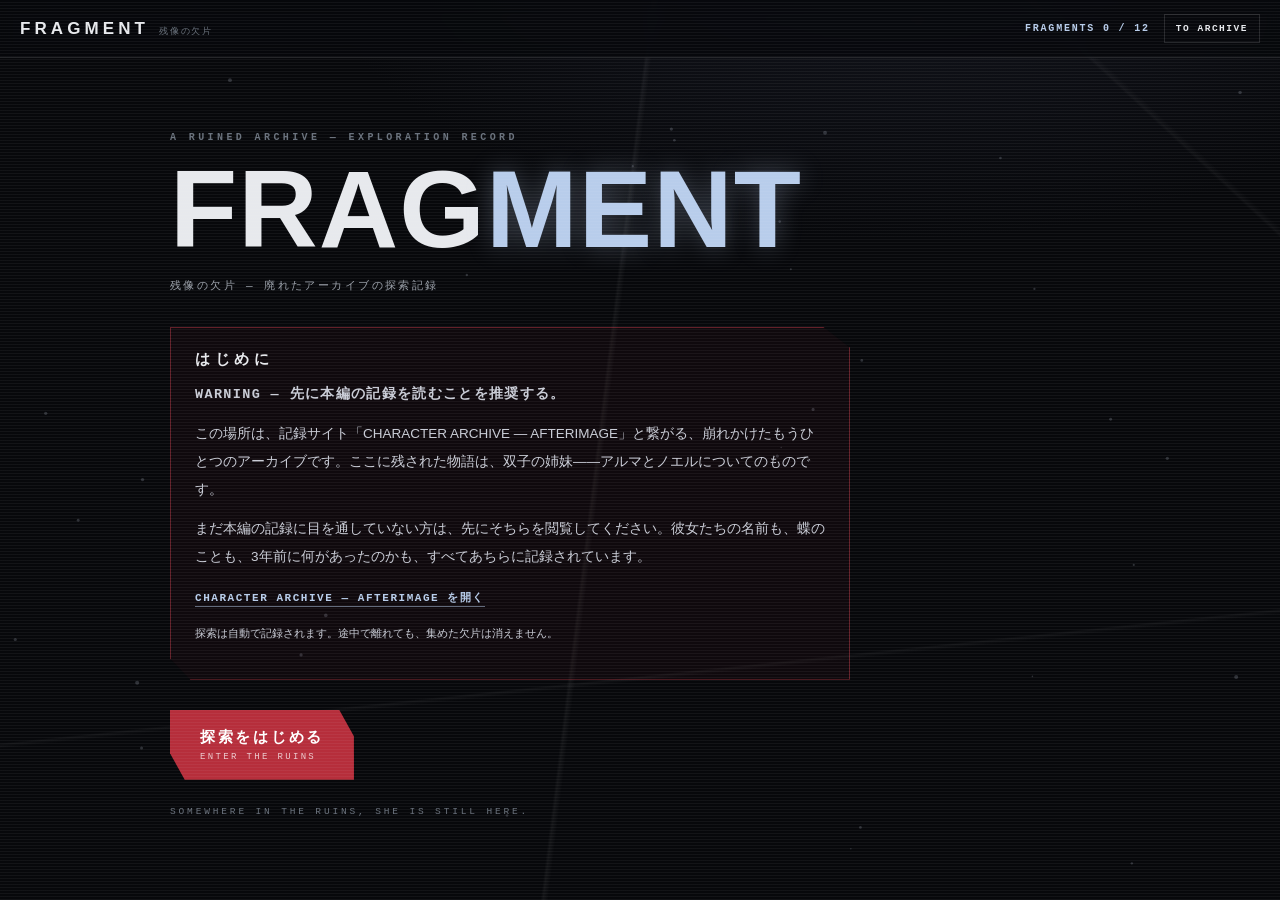
==== index.html @ 910173e9 "Add files via upload" ====
<!doctype html>
<html lang="ja">
<head>
<meta charset="utf-8">
<meta name="viewport" content="width=device-width, initial-scale=1">
<title>FRAGMENT — 残像の欠片</title>
<meta name="description" content="CHARACTER ARCHIVE — AFTERIMAGE に繋がる、廃れたアーカイブの探索記録。">
<link rel="stylesheet" href="style.css?v=1">
</head>
<body>
  <canvas id="dustCanvas" aria-hidden="true"></canvas>
  <div class="noise" aria-hidden="true"></div>
  <div class="cracks" aria-hidden="true"></div>

  <header class="topbar">
    <a class="brand" href="#" id="brandHome">FRAGMENT<span>残像の欠片</span></a>
    <div class="top-status">
      <span class="frag-count" id="fragCount">FRAGMENTS 0 / 12</span>
      <a class="to-archive" href="https://2525582.github.io/afterimage/" target="_blank" rel="noopener">TO ARCHIVE</a>
    </div>
  </header>

  <main>
    <!-- ===== INTRO ===== -->
    <section class="screen is-active" id="introScreen">
      <p class="intro-kicker">A RUINED ARCHIVE — EXPLORATION RECORD</p>
      <h1 class="intro-title">FRAG<em>MENT</em></h1>
      <p class="intro-sub">残像の欠片 — 廃れたアーカイブの探索記録</p>

      <div class="notice">
        <h2>はじめに</h2>
        <p class="warn-line">WARNING — 先に本編の記録を読むことを推奨する。</p>
        <p>この場所は、記録サイト「CHARACTER ARCHIVE — AFTERIMAGE」と繋がる、崩れかけたもうひとつのアーカイブです。ここに残された物語は、双子の姉妹——アルマとノエルについてのものです。</p>
        <p>まだ本編の記録に目を通していない方は、先にそちらを閲覧してください。彼女たちの名前も、蝶のことも、3年前に何があったのかも、すべてあちらに記録されています。</p>
        <p><a class="archive-link" href="https://2525582.github.io/afterimage/" target="_blank" rel="noopener">CHARACTER ARCHIVE — AFTERIMAGE を開く</a></p>
        <p class="notice-small">探索は自動で記録されます。途中で離れても、集めた欠片は消えません。</p>
      </div>

      <button class="enter-button" id="enterButton" type="button">探索をはじめる<span>ENTER THE RUINS</span></button>
      <p class="intro-foot">SOMEWHERE IN THE RUINS, SHE IS STILL HERE.</p>
    </section>

    <!-- ===== MAP ===== -->
    <section class="screen" id="mapScreen" aria-hidden="true">
      <div class="section-heading">
        <div><p class="eyebrow"><span class="eyebrow-line"></span> RUIN MAP</p><h2>廃墟の<em>地図</em></h2></div>
        <p class="section-note">AREAS<br><span>探索できる場所</span></p>
      </div>
      <p class="map-lead">崩れたアーカイブの中を歩き、残された欠片を集めてください。場所によっては、鍵や合言葉が必要な所があります。集めた欠片：<b id="mapFragCount">0 / 12</b></p>
      <div class="area-list" id="areaList"></div>
      <div class="map-actions">
        <button class="ghost-button" id="resetButton" type="button">探索記録をリセット</button>
        <a class="ghost-link" href="https://2525582.github.io/afterimage/" target="_blank" rel="noopener">本編の記録へ — AFTERIMAGE</a>
      </div>
      <footer class="screen-footer"><span>FRAGMENT</span><span>END OF MAP</span></footer>
    </section>

    <!-- ===== AREA ===== -->
    <section class="screen" id="areaScreen" aria-hidden="true">
      <button class="back-button" id="areaBack" type="button">← 地図に戻る</button>
      <div class="section-heading">
        <div><p class="eyebrow"><span class="eyebrow-line"></span> <span id="areaEyebrow">AREA 01</span></p><h2 id="areaTitle">—</h2></div>
        <p class="section-note" id="areaNote">—</p>
      </div>
      <p class="area-desc" id="areaDesc"></p>

      <div class="gate-box" id="gateBox" hidden>
        <p class="gate-label">LOCKED — 鍵がかかっている</p>
        <p class="gate-q" id="gateQ"></p>
        <div class="gate-form">
          <input id="gateInput" type="text" placeholder="答えを入力" autocomplete="off" spellcheck="false">
          <button id="gateButton" type="button">開ける</button>
        </div>
        <p class="gate-msg" id="gateMsg"></p>
      </div>

      <div id="areaBody">
        <p class="points-label">調べられる場所</p>
        <div class="point-list" id="pointList"></div>
        <article class="point-panel" id="pointPanel" hidden>
          <p class="point-tag" id="pointTag"></p>
          <h3 id="pointTitle"></h3>
          <p class="point-body" id="pointBody"></p>
        </article>
      </div>
      <footer class="screen-footer"><span>FRAGMENT</span><span id="areaFooter">AREA</span></footer>
    </section>
  </main>

  <!-- ===== ENDING ===== -->
  <div class="ending-overlay" id="endingOverlay" hidden>
    <div class="ending-inner">
      <p class="ending-kicker">THE DEEPEST — 最奥にて</p>
      <div class="ending-lines">
        <p>「ずっと、探していた。」</p>
        <p>「あなたは、ここにいたのね。」</p>
        <p>「……アルマ？」</p>
        <p>「今度こそ、伝えるよ。」</p>
        <p>「好き。ずっと、好きだった。」</p>
        <p class="ending-note-line">——残像は、少しだけ微笑んだ気がした。</p>
      </div>
      <p class="ending-key">SHE IS STILL HERE.</p>
      <p class="ending-fin">— FRAGMENT COMPLETE —</p>
      <p class="ending-credit">FRAGMENT — 残像の欠片<br>CREATED BY ぱんだ</p>
      <div class="ending-actions">
        <a class="ending-link" href="https://2525582.github.io/afterimage/" target="_blank" rel="noopener">記録の続きは AFTERIMAGE で</a>
        <button class="ending-close" id="endingClose" type="button">CLOSE — 廃墟に戻る</button>
      </div>
    </div>
  </div>

  <script src="script.js?v=1"></script>
</body>
</html>
---- style.css ----
:root{
  --bg:#07080b; --bg2:#0b0c10; --panel:#101218; --line:rgba(255,255,255,.13);
  --paper:#e7e9ed; --muted:#9ba1aa; --dim:#69717c;
  --red:#b62e3b; --red-bright:#ff4d5e; --pale:#B8CDEB; --leaf:#A6D923;
  --mono:"SFMono-Regular",Consolas,"Liberation Mono",monospace;
  --display:"Helvetica Neue",Arial,"Hiragino Kaku Gothic ProN",sans-serif;
}
*{box-sizing:border-box}
html{scroll-behavior:smooth}
body{margin:0;background:radial-gradient(1100px 600px at 70% -10%,#14161f 0%,var(--bg) 55%);color:var(--paper);font-family:"Hiragino Kaku Gothic ProN","Hiragino Sans","Noto Sans JP",sans-serif;min-height:100vh;overflow-x:hidden}
::selection{background:var(--red);color:#fff}
#dustCanvas{position:fixed;inset:0;z-index:1;pointer-events:none;opacity:.55}
.noise{position:fixed;inset:0;z-index:56;pointer-events:none;opacity:.05;background:repeating-linear-gradient(0deg,#fff 0 1px,transparent 1px 3px)}
.cracks{position:fixed;inset:0;z-index:0;pointer-events:none;background:
  linear-gradient(97deg,transparent 0 46.8%,rgba(255,255,255,.05) 47%,transparent 47.4%),
  linear-gradient(174deg,transparent 0 71.8%,rgba(255,255,255,.04) 72%,transparent 72.4%),
  linear-gradient(43deg,transparent 0 88.6%,rgba(255,255,255,.035) 88.8%,transparent 89.2%)}
body.eroding main{animation:erodeShift .2s steps(2) both}
@keyframes erodeShift{25%{transform:translate(-3px,1px);filter:invert(.06) hue-rotate(18deg)}75%{transform:translate(3px,-1px)}}

/* topbar */
.topbar{position:fixed;top:0;left:0;right:0;z-index:50;display:flex;justify-content:space-between;align-items:center;padding:14px 20px;background:rgba(7,8,11,.82);backdrop-filter:blur(8px);border-bottom:1px solid var(--line)}
.brand{color:var(--paper);text-decoration:none;font:800 17px var(--display);letter-spacing:.24em}
.brand span{margin-left:10px;font:9px var(--mono);letter-spacing:.2em;color:var(--dim)}
.top-status{display:flex;align-items:center;gap:14px}
.frag-count{font:700 10px var(--mono);letter-spacing:.18em;color:var(--pale)}
.to-archive{font:700 9.5px var(--mono);letter-spacing:.16em;color:var(--paper);text-decoration:none;border:1px solid var(--line);padding:8px 11px}
.to-archive:hover{border-color:var(--red-bright);color:var(--red-bright)}

/* screens */
main{position:relative;z-index:2;padding:96px 20px 40px;max-width:980px;margin:0 auto}
.screen{display:none}
.screen.is-active{display:block;animation:screenIn .45s ease both}
@keyframes screenIn{from{opacity:0;transform:translateY(10px)}to{opacity:1;transform:none}}
.eyebrow{font:700 10px var(--mono);letter-spacing:.3em;color:var(--red-bright);margin:0 0 10px;display:flex;align-items:center;gap:10px}
.eyebrow-line{display:inline-block;width:34px;height:1px;background:var(--red)}
.section-heading{display:flex;justify-content:space-between;align-items:flex-end;gap:16px;border-bottom:1px solid var(--line);padding-bottom:16px;margin-bottom:22px}
.section-heading h2{font:800 clamp(30px,5vw,46px) var(--display);margin:0;letter-spacing:.02em}
.section-heading h2 em{font-style:normal;color:var(--red-bright)}
.section-note{font:10px var(--mono);letter-spacing:.18em;color:var(--muted);text-align:right;margin:0;line-height:1.9}
.section-note span{color:var(--dim)}
.screen-footer{display:flex;justify-content:space-between;margin-top:44px;padding-top:14px;border-top:1px dashed rgba(255,255,255,.12);font:9px var(--mono);letter-spacing:.24em;color:var(--dim)}

/* intro */
#introScreen{padding-top:4vh;text-align:left}
.intro-kicker{font:700 10px var(--mono);letter-spacing:.34em;color:var(--dim);margin:0 0 14px}
.intro-title{font:900 clamp(52px,11vw,110px)/0.95 var(--display);letter-spacing:.01em;margin:0;color:var(--paper);animation:titleFlicker 7s linear infinite}
.intro-title em{font-style:normal;color:var(--pale);text-shadow:0 0 26px rgba(184,205,235,.3)}
@keyframes titleFlicker{0%,93%,95.5%,100%{opacity:1}94%,95%{opacity:.55;transform:translateX(1px)}}
.intro-sub{font:11px var(--mono);letter-spacing:.22em;color:var(--muted);margin:16px 0 34px}
.notice{border:1px solid rgba(255,77,94,.35);background:rgba(182,46,59,.05);padding:22px 24px;max-width:680px;clip-path:polygon(0 0,96% 0,100% 6%,100% 100%,3% 100%,0 94%)}
.notice h2{margin:0 0 12px;font:800 15px var(--display);letter-spacing:.3em}
.warn-line{font:700 11.5px var(--mono);letter-spacing:.1em;color:var(--red-bright);margin:0 0 14px;animation:warnBlink 2.6s steps(1) infinite}
@keyframes warnBlink{0%,88%{opacity:1}92%,96%{opacity:.35}100%{opacity:1}}
.notice p{font-size:13.5px;line-height:2.05;color:#c9ccd6;margin:0 0 12px}
.archive-link{color:var(--pale);font:700 11px var(--mono);letter-spacing:.14em;text-decoration:none;border-bottom:1px solid rgba(184,205,235,.5);padding-bottom:2px}
.archive-link:hover{color:#fff}
.notice-small{font-size:11px !important;color:var(--dim)}
.enter-button{margin-top:30px;background:var(--red);color:#fff;border:0;cursor:pointer;font:800 15px var(--display);letter-spacing:.18em;padding:18px 30px;clip-path:polygon(0 0,92% 0,100% 38%,100% 100%,8% 100%,0 62%);text-align:left}
.enter-button span{display:block;margin-top:5px;font:9px var(--mono);letter-spacing:.26em;opacity:.75}
.enter-button:hover{background:var(--red-bright)}
.intro-foot{margin-top:26px;font:9.5px var(--mono);letter-spacing:.3em;color:var(--dim)}

/* map */
.map-lead{font-size:13.5px;line-height:2.05;color:#c9ccd6;max-width:660px}
.map-lead b{color:var(--pale);font-family:var(--mono)}
.area-list{display:grid;gap:12px;margin-top:24px}
.area-card{display:flex;align-items:center;gap:18px;width:100%;text-align:left;background:var(--panel);border:1px solid var(--line);color:var(--paper);padding:18px 20px;cursor:pointer;clip-path:polygon(0 0,97.5% 0,100% 30%,100% 100%,2% 100%,0 74%)}
.area-card:nth-child(odd){transform:rotate(-.25deg)}
.area-card:nth-child(even){transform:rotate(.2deg)}
.area-card:hover{border-color:rgba(255,77,94,.55)}
.area-num{font:700 10px var(--mono);letter-spacing:.2em;color:var(--dim);white-space:nowrap}
.area-name{flex:1;font:800 19px var(--display);letter-spacing:.06em}
.area-name small{display:block;margin-top:4px;font:9px var(--mono);letter-spacing:.22em;color:var(--dim)}
.area-status{font:700 10px var(--mono);letter-spacing:.14em;color:var(--pale);white-space:nowrap}
.area-card.is-locked .area-status{color:#c46a72}
.area-card.is-done .area-status{color:var(--leaf)}
.map-actions{display:flex;gap:14px;flex-wrap:wrap;margin-top:30px}
.ghost-button,.ghost-link{background:transparent;border:1px solid var(--line);color:var(--muted);font:600 10px var(--mono);letter-spacing:.18em;padding:12px 16px;cursor:pointer;text-decoration:none}
.ghost-button:hover,.ghost-link:hover{color:var(--paper);border-color:rgba(255,255,255,.4)}

/* area */
.back-button{background:transparent;border:0;color:var(--muted);font:700 10.5px var(--mono);letter-spacing:.2em;cursor:pointer;padding:0;margin-bottom:18px}
.back-button:hover{color:var(--paper)}
.area-desc{font-size:14px;line-height:2.15;color:#c9ccd6;max-width:700px;white-space:pre-line}
.points-label{font:700 10px var(--mono);letter-spacing:.28em;color:var(--dim);margin:30px 0 12px}
.point-list{display:grid;gap:10px;max-width:700px}
.point-item{display:flex;justify-content:space-between;align-items:center;background:var(--bg2);border:1px solid var(--line);border-left:3px solid var(--dim);color:var(--paper);padding:15px 18px;cursor:pointer;font-size:14px;text-align:left}
.point-item:hover{border-left-color:var(--red-bright)}
.point-item.is-found{border-left-color:var(--pale)}
.point-state{font:700 9.5px var(--mono);letter-spacing:.18em;color:var(--dim)}
.point-item.is-found .point-state{color:var(--pale)}
.point-panel{margin-top:24px;max-width:700px;border:1px solid rgba(184,205,235,.28);background:rgba(184,205,235,.045);padding:22px 24px;animation:screenIn .4s ease both}
.point-tag{font:700 9.5px var(--mono);letter-spacing:.26em;color:var(--pale);margin:0 0 10px}
.point-panel h3{margin:0 0 14px;font:800 19px var(--display);letter-spacing:.04em}
.point-body{font-size:13.5px;line-height:2.15;color:#d5dae4;white-space:pre-line;margin:0}
.gate-box{max-width:700px;border:1px solid rgba(255,77,94,.4);background:rgba(182,46,59,.05);padding:22px 24px;margin-top:8px}
.gate-label{font:700 10px var(--mono);letter-spacing:.26em;color:var(--red-bright);margin:0 0 12px}
.gate-q{font-size:14px;line-height:2;color:#e7e9ed;margin:0 0 16px}
.gate-form,.inline-gate{display:flex;gap:10px;flex-wrap:wrap}
.gate-form input,.inline-gate input{background:#0b0c10;border:1px solid rgba(255,255,255,.24);color:var(--paper);font:600 14px var(--mono);letter-spacing:.14em;padding:12px 14px;outline:none;flex:1;min-width:180px}
.gate-form input:focus,.inline-gate input:focus{border-color:var(--red-bright)}
.gate-form button,.inline-gate button{background:var(--red);color:#fff;border:0;font:700 11px var(--mono);letter-spacing:.18em;padding:0 22px;cursor:pointer;min-height:44px}
.gate-form button:hover,.inline-gate button:hover{background:var(--red-bright)}
.gate-msg{font:11px var(--mono);letter-spacing:.12em;color:#ff8089;min-height:15px;margin:12px 0 0}

/* ending */
.ending-overlay{position:fixed;inset:0;z-index:75;background:#030408;display:flex;align-items:center;justify-content:center;padding:24px}
.ending-overlay[hidden]{display:none}
.ending-inner{text-align:center;max-width:640px}
.ending-kicker{font:700 10px var(--mono);letter-spacing:.34em;color:#8d99ad;margin:0 0 34px;opacity:0}
.ending-lines p{font-size:16.5px;line-height:1.6;color:#dfe6f2;margin:0 0 20px;opacity:0}
.ending-note-line{color:#9fb0c9 !important;font-size:13.5px !important}
.ending-key{font:800 clamp(24px,4.6vw,40px) var(--display);letter-spacing:.14em;color:var(--pale);margin:36px 0 10px;opacity:0;text-shadow:0 0 24px rgba(184,205,235,.35)}
.ending-fin{font:700 11px var(--mono);letter-spacing:.34em;color:var(--paper);margin:0 0 26px;opacity:0}
.ending-credit{font:9.5px var(--mono);letter-spacing:.22em;line-height:2;color:var(--dim);margin:0 0 30px;opacity:0}
.ending-actions{display:flex;gap:14px;justify-content:center;flex-wrap:wrap;opacity:0}
.ending-link{background:var(--red);color:#fff;text-decoration:none;font:700 10.5px var(--mono);letter-spacing:.18em;padding:14px 20px}
.ending-link:hover{background:var(--red-bright)}
.ending-close{background:transparent;border:1px solid rgba(255,255,255,.3);color:var(--paper);font:600 10px var(--mono);letter-spacing:.2em;padding:13px 20px;cursor:pointer}
.ending-overlay.playing .ending-kicker{animation:endingIn 1s ease .3s forwards}
.ending-overlay.playing .ending-lines p:nth-child(1){animation:endingIn 1.1s ease 1.2s forwards}
.ending-overlay.playing .ending-lines p:nth-child(2){animation:endingIn 1.1s ease 2.7s forwards}
.ending-overlay.playing .ending-lines p:nth-child(3){animation:endingIn 1.1s ease 4.2s forwards}
.ending-overlay.playing .ending-lines p:nth-child(4){animation:endingIn 1.1s ease 5.7s forwards}
.ending-overlay.playing .ending-lines p:nth-child(5){animation:endingIn 1.1s ease 7.2s forwards}
.ending-overlay.playing .ending-lines p:nth-child(6){animation:endingIn 1.1s ease 8.9s forwards}
.ending-overlay.playing .ending-key{animation:endingIn 1.4s ease 10.4s forwards}
.ending-overlay.playing .ending-fin{animation:endingIn 1s ease 12s forwards}
.ending-overlay.playing .ending-credit{animation:endingIn 1s ease 12.7s forwards}
.ending-overlay.playing .ending-actions{animation:endingIn 1s ease 13.4s forwards}
@keyframes endingIn{from{opacity:0;transform:translateY(8px);filter:blur(3px)}to{opacity:1;transform:none;filter:none}}

@media (max-width:640px){
  .brand span{display:none}
  .area-card{flex-wrap:wrap;gap:8px}
  .area-name{flex-basis:100%;order:2}
  .section-note{display:none}
}
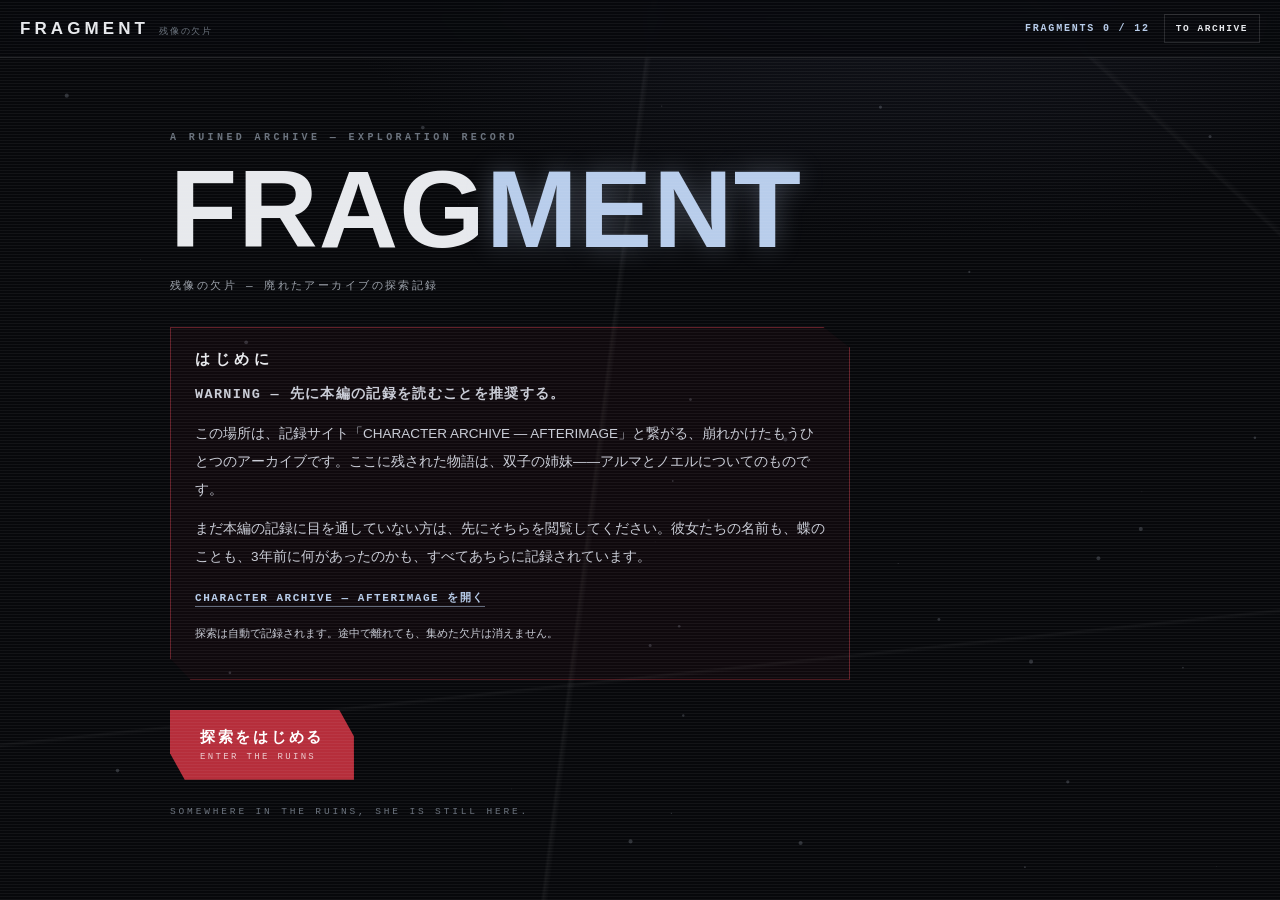
==== commit 6041d095: "Add files via upload" ====
--- a/index.html
+++ b/index.html
@@ -5,7 +5,7 @@
 <meta name="viewport" content="width=device-width, initial-scale=1">
 <title>FRAGMENT — 残像の欠片</title>
 <meta name="description" content="CHARACTER ARCHIVE — AFTERIMAGE に繋がる、廃れたアーカイブの探索記録。">
-<link rel="stylesheet" href="style.css?v=1">
+<link rel="stylesheet" href="style.css?v=2">
 </head>
 <body>
   <canvas id="dustCanvas" aria-hidden="true"></canvas>
@@ -109,6 +109,6 @@
     </div>
   </div>
 
-  <script src="script.js?v=1"></script>
+  <script src="script.js?v=2"></script>
 </body>
 </html>
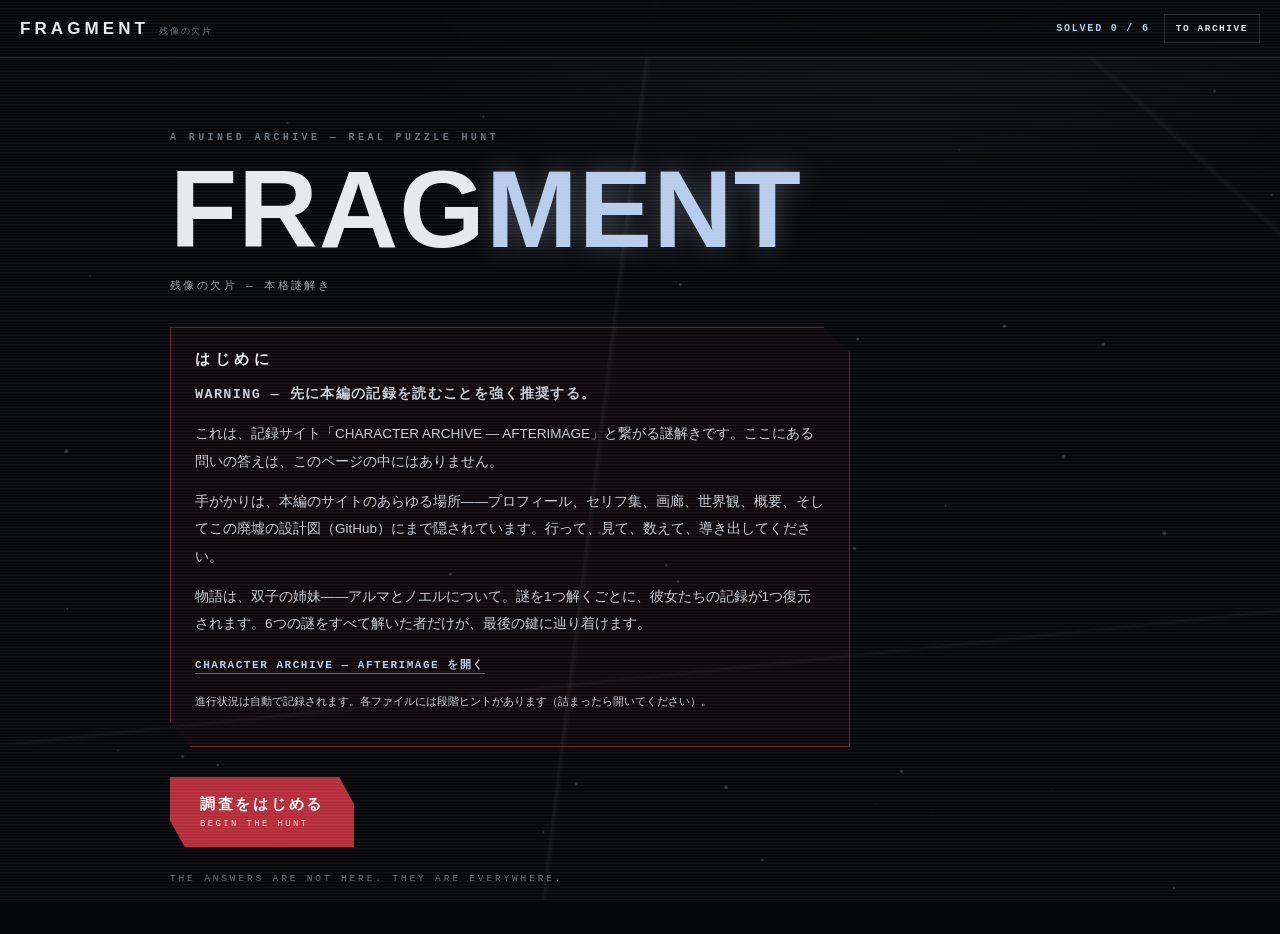
==== commit c2d52f00: "Add files via upload" ====
--- a/index.html
+++ b/index.html
@@ -4,8 +4,8 @@
 <meta charset="utf-8">
 <meta name="viewport" content="width=device-width, initial-scale=1">
 <title>FRAGMENT — 残像の欠片</title>
-<meta name="description" content="CHARACTER ARCHIVE — AFTERIMAGE に繋がる、廃れたアーカイブの探索記録。">
-<link rel="stylesheet" href="style.css?v=2">
+<meta name="description" content="CHARACTER ARCHIVE — AFTERIMAGE に繋がる、本格謎解き。手がかりは、あらゆる場所に隠されている。">
+<link rel="stylesheet" href="style.css?v=3">
 </head>
 <body>
   <canvas id="dustCanvas" aria-hidden="true"></canvas>
@@ -15,7 +15,7 @@
   <header class="topbar">
     <a class="brand" href="#" id="brandHome">FRAGMENT<span>残像の欠片</span></a>
     <div class="top-status">
-      <span class="frag-count" id="fragCount">FRAGMENTS 0 / 12</span>
+      <span class="frag-count" id="fragCount">SOLVED 0 / 6</span>
       <a class="to-archive" href="https://2525582.github.io/afterimage/" target="_blank" rel="noopener">TO ARCHIVE</a>
     </div>
   </header>
@@ -23,74 +23,59 @@
   <main>
     <!-- ===== INTRO ===== -->
     <section class="screen is-active" id="introScreen">
-      <p class="intro-kicker">A RUINED ARCHIVE — EXPLORATION RECORD</p>
+      <p class="intro-kicker">A RUINED ARCHIVE — REAL PUZZLE HUNT</p>
       <h1 class="intro-title">FRAG<em>MENT</em></h1>
-      <p class="intro-sub">残像の欠片 — 廃れたアーカイブの探索記録</p>
+      <p class="intro-sub">残像の欠片 — 本格謎解き</p>
 
       <div class="notice">
         <h2>はじめに</h2>
-        <p class="warn-line">WARNING — 先に本編の記録を読むことを推奨する。</p>
-        <p>この場所は、記録サイト「CHARACTER ARCHIVE — AFTERIMAGE」と繋がる、崩れかけたもうひとつのアーカイブです。ここに残された物語は、双子の姉妹——アルマとノエルについてのものです。</p>
-        <p>まだ本編の記録に目を通していない方は、先にそちらを閲覧してください。彼女たちの名前も、蝶のことも、3年前に何があったのかも、すべてあちらに記録されています。</p>
+        <p class="warn-line">WARNING — 先に本編の記録を読むことを強く推奨する。</p>
+        <p>これは、記録サイト「CHARACTER ARCHIVE — AFTERIMAGE」と繋がる謎解きです。ここにある問いの答えは、このページの中にはありません。</p>
+        <p>手がかりは、本編のサイトのあらゆる場所——プロフィール、セリフ集、画廊、世界観、概要、そしてこの廃墟の設計図（GitHub）にまで隠されています。行って、見て、数えて、導き出してください。</p>
+        <p>物語は、双子の姉妹——アルマとノエルについて。謎を1つ解くごとに、彼女たちの記録が1つ復元されます。6つの謎をすべて解いた者だけが、最後の鍵に辿り着けます。</p>
         <p><a class="archive-link" href="https://2525582.github.io/afterimage/" target="_blank" rel="noopener">CHARACTER ARCHIVE — AFTERIMAGE を開く</a></p>
-        <p class="notice-small">探索は自動で記録されます。途中で離れても、集めた欠片は消えません。</p>
+        <p class="notice-small">進行状況は自動で記録されます。各ファイルには段階ヒントがあります（詰まったら開いてください）。</p>
       </div>
 
-      <button class="enter-button" id="enterButton" type="button">探索をはじめる<span>ENTER THE RUINS</span></button>
-      <p class="intro-foot">SOMEWHERE IN THE RUINS, SHE IS STILL HERE.</p>
+      <button class="enter-button" id="enterButton" type="button">調査をはじめる<span>BEGIN THE HUNT</span></button>
+      <p class="intro-foot">THE ANSWERS ARE NOT HERE. THEY ARE EVERYWHERE.</p>
     </section>
 
-    <!-- ===== MAP ===== -->
-    <section class="screen" id="mapScreen" aria-hidden="true">
+    <!-- ===== BOARD ===== -->
+    <section class="screen" id="boardScreen" aria-hidden="true">
       <div class="section-heading">
-        <div><p class="eyebrow"><span class="eyebrow-line"></span> RUIN MAP</p><h2>廃墟の<em>地図</em></h2></div>
-        <p class="section-note">AREAS<br><span>探索できる場所</span></p>
+        <div><p class="eyebrow"><span class="eyebrow-line"></span> CASE FILES</p><h2>調査<em>ファイル</em></h2></div>
+        <p class="section-note">6 FILES + FINAL<br><span>謎は本編の中に</span></p>
       </div>
-      <p class="map-lead">崩れたアーカイブの中を歩き、残された欠片を集めてください。場所によっては、鍵や合言葉が必要な所があります。集めた欠片：<b id="mapFragCount">0 / 12</b></p>
-      <div class="area-list" id="areaList"></div>
-      <div class="map-actions">
-        <button class="ghost-button" id="resetButton" type="button">探索記録をリセット</button>
-        <a class="ghost-link" href="https://2525582.github.io/afterimage/" target="_blank" rel="noopener">本編の記録へ — AFTERIMAGE</a>
-      </div>
-      <footer class="screen-footer"><span>FRAGMENT</span><span>END OF MAP</span></footer>
-    </section>
+      <p class="map-lead">各ファイルの問いに答えると、導出文字が1つ手に入り、物語が1つ復元されます。答えはすべて、本編「AFTERIMAGE」とその周辺から導き出せます。</p>
+      <div class="file-list" id="fileList"></div>
 
-    <!-- ===== AREA ===== -->
-    <section class="screen" id="areaScreen" aria-hidden="true">
-      <button class="back-button" id="areaBack" type="button">← 地図に戻る</button>
-      <div class="section-heading">
-        <div><p class="eyebrow"><span class="eyebrow-line"></span> <span id="areaEyebrow">AREA 01</span></p><h2 id="areaTitle">—</h2></div>
-        <p class="section-note" id="areaNote">—</p>
-      </div>
-      <p class="area-desc" id="areaDesc"></p>
-
-      <div class="gate-box" id="gateBox" hidden>
-        <p class="gate-label">LOCKED — 鍵がかかっている</p>
-        <p class="gate-q" id="gateQ"></p>
-        <div class="gate-form">
-          <input id="gateInput" type="text" placeholder="答えを入力" autocomplete="off" spellcheck="false">
-          <button id="gateButton" type="button">開ける</button>
+      <div class="final-card" id="finalCard">
+        <p class="file-tag">FINAL — 最後の鍵</p>
+        <h3 class="final-title">集めた文字が、言葉になる</h3>
+        <div class="piece-slots" id="pieceSlots"></div>
+        <p class="final-desc">6つの導出文字を、ファイルの順につなげた言葉が最後の鍵です。</p>
+        <div class="gate-form" id="finalForm">
+          <input id="finalInput" type="text" placeholder="最後の鍵を入力" autocomplete="off" spellcheck="false">
+          <button id="finalButton" type="button">開ける</button>
         </div>
-        <p class="gate-msg" id="gateMsg"></p>
+        <p class="gate-msg" id="finalMsg"></p>
+        <button class="sealed-replay" id="replayEnding" type="button" hidden>REPLAY ENDING — エンディングをもう一度見る</button>
       </div>
 
-      <div id="areaBody">
-        <p class="points-label">調べられる場所</p>
-        <div class="point-list" id="pointList"></div>
-        <article class="point-panel" id="pointPanel" hidden>
-          <p class="point-tag" id="pointTag"></p>
-          <h3 id="pointTitle"></h3>
-          <p class="point-body" id="pointBody"></p>
-        </article>
+      <div class="map-actions">
+        <button class="ghost-button" id="resetButton" type="button">調査記録をリセット</button>
+        <a class="ghost-link" href="https://2525582.github.io/afterimage/" target="_blank" rel="noopener">本編の記録へ — AFTERIMAGE</a>
+        <a class="ghost-link" href="https://github.com/2525582/fragment" target="_blank" rel="noopener">設計図 — GitHub</a>
       </div>
-      <footer class="screen-footer"><span>FRAGMENT</span><span id="areaFooter">AREA</span></footer>
+      <footer class="screen-footer"><span>FRAGMENT</span><span>END OF FILES</span></footer>
     </section>
   </main>
 
   <!-- ===== ENDING ===== -->
   <div class="ending-overlay" id="endingOverlay" hidden>
     <div class="ending-inner">
-      <p class="ending-kicker">THE DEEPEST — 最奥にて</p>
+      <p class="ending-kicker">FINAL KEY ACCEPTED — 最後の鍵</p>
       <div class="ending-lines">
         <p>「ずっと、探していた。」</p>
         <p>「あなたは、ここにいたのね。」</p>
@@ -104,11 +89,11 @@
       <p class="ending-credit">FRAGMENT — 残像の欠片<br>CREATED BY ぱんだ</p>
       <div class="ending-actions">
         <a class="ending-link" href="https://2525582.github.io/afterimage/" target="_blank" rel="noopener">記録の続きは AFTERIMAGE で</a>
-        <button class="ending-close" id="endingClose" type="button">CLOSE — 廃墟に戻る</button>
+        <button class="ending-close" id="endingClose" type="button">CLOSE — 調査に戻る</button>
       </div>
     </div>
   </div>
 
-  <script src="script.js?v=2"></script>
+  <script src="script.js?v=3"></script>
 </body>
 </html>
--- a/style.css
+++ b/style.css
@@ -137,3 +137,27 @@
   .area-name{flex-basis:100%;order:2}
   .section-note{display:none}
 }
+
+/* ===== case files v2 ===== */
+.file-list{display:grid;gap:16px;margin-top:24px}
+.file-card{background:var(--panel);border:1px solid var(--line);padding:22px 24px;clip-path:polygon(0 0,97.5% 0,100% 22px,100% 100%,1.5% 100%,0 calc(100% - 22px))}
+.file-card.is-solved{border-color:rgba(166,217,35,.35)}
+.file-head{display:flex;align-items:baseline;gap:14px;flex-wrap:wrap;border-bottom:1px dashed rgba(255,255,255,.14);padding-bottom:12px}
+.file-tag{font:700 10px var(--mono);letter-spacing:.24em;color:var(--red-bright)}
+.file-title{margin:0;font:800 20px var(--display);letter-spacing:.05em;flex:1}
+.file-status{font:700 10px var(--mono);letter-spacing:.14em;color:var(--dim)}
+.file-card.is-solved .file-status{color:var(--leaf)}
+.file-riddle{font-size:13.5px;line-height:2.1;color:#d5dae4;white-space:pre-line}
+.hint-line{font-size:12px;line-height:1.9;color:var(--pale);background:rgba(184,205,235,.05);border-left:2px solid rgba(184,205,235,.4);padding:8px 12px;margin:8px 0}
+.file-actions{margin:12px 0}
+.reward{margin-top:16px;border:1px solid rgba(184,205,235,.25);background:rgba(184,205,235,.04);padding:18px 20px}
+.reward-tag{font:700 9.5px var(--mono);letter-spacing:.26em;color:var(--pale);margin:0 0 8px}
+.reward h4{margin:0 0 10px;font:800 15.5px var(--display);letter-spacing:.04em}
+.reward-body{font-size:13px;line-height:2.1;color:#c9ccd6;white-space:pre-line;margin:0}
+.final-card{margin-top:30px;border:1px solid rgba(255,77,94,.4);background:rgba(182,46,59,.05);padding:24px}
+.final-title{margin:6px 0 14px;font:800 22px var(--display);letter-spacing:.05em}
+.piece-slots{display:flex;gap:10px;margin:0 0 16px}
+.piece-slot{width:44px;height:52px;display:flex;align-items:center;justify-content:center;border:1px solid var(--line);background:#0b0c10;font-size:19px;color:var(--dim)}
+.piece-slot.is-got{border-color:rgba(184,205,235,.55);color:var(--pale);box-shadow:0 0 14px rgba(184,205,235,.12)}
+.final-desc{font-size:12.5px;line-height:1.95;color:#c9ccd6}
+.sealed-replay{margin-top:14px;background:transparent;border:1px solid rgba(184,205,235,.4);color:var(--pale);font:600 10px var(--mono);letter-spacing:.2em;padding:13px 20px;cursor:pointer}
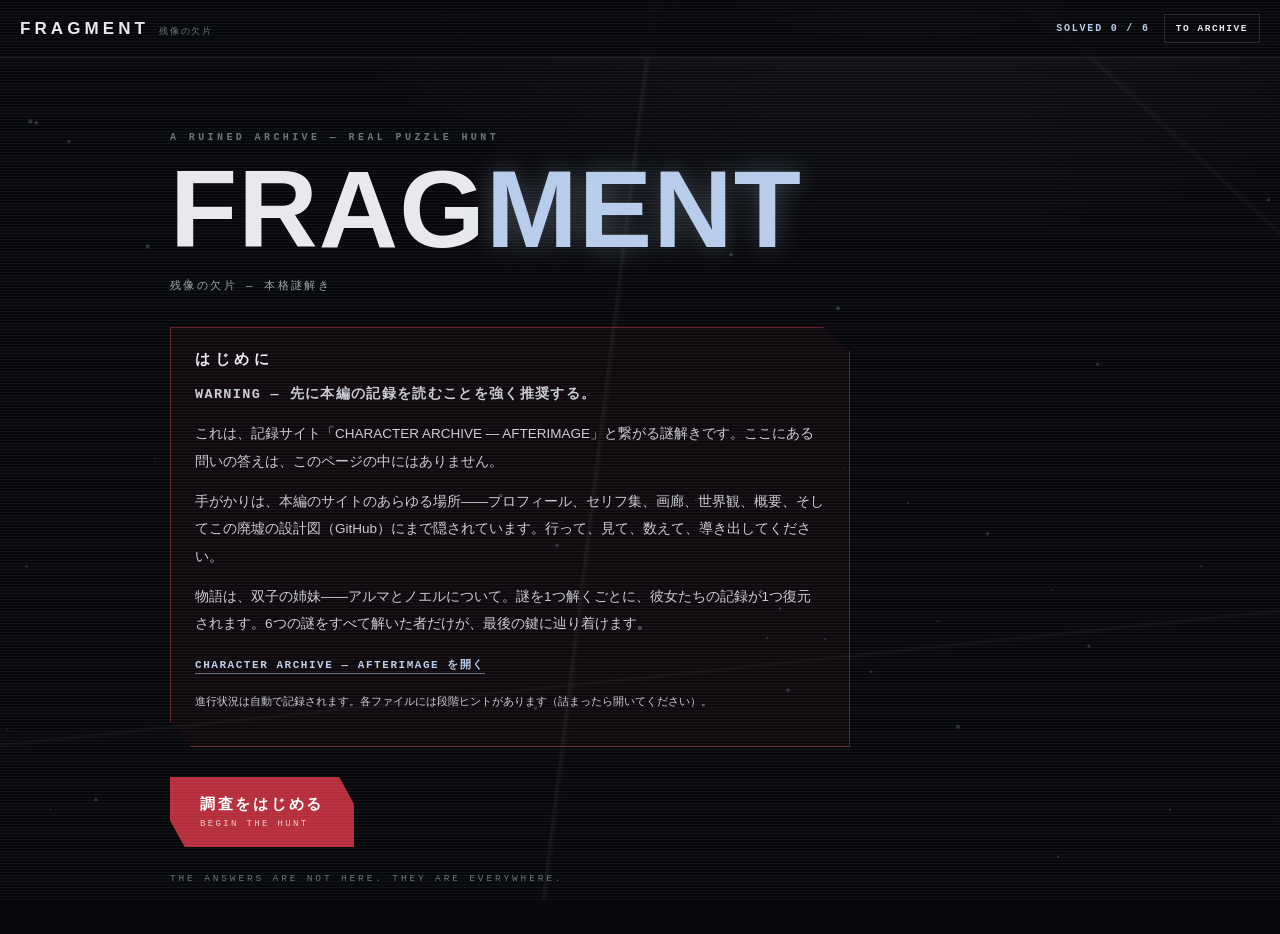
==== commit 6f2c7447: "Add files via upload" ====
--- a/index.html
+++ b/index.html
@@ -5,7 +5,7 @@
 <meta name="viewport" content="width=device-width, initial-scale=1">
 <title>FRAGMENT — 残像の欠片</title>
 <meta name="description" content="CHARACTER ARCHIVE — AFTERIMAGE に繋がる、本格謎解き。手がかりは、あらゆる場所に隠されている。">
-<link rel="stylesheet" href="style.css?v=3">
+<link rel="stylesheet" href="style.css?v=4">
 </head>
 <body>
   <canvas id="dustCanvas" aria-hidden="true"></canvas>
@@ -94,6 +94,6 @@
     </div>
   </div>
 
-  <script src="script.js?v=3"></script>
+  <script src="script.js?v=4"></script>
 </body>
 </html>
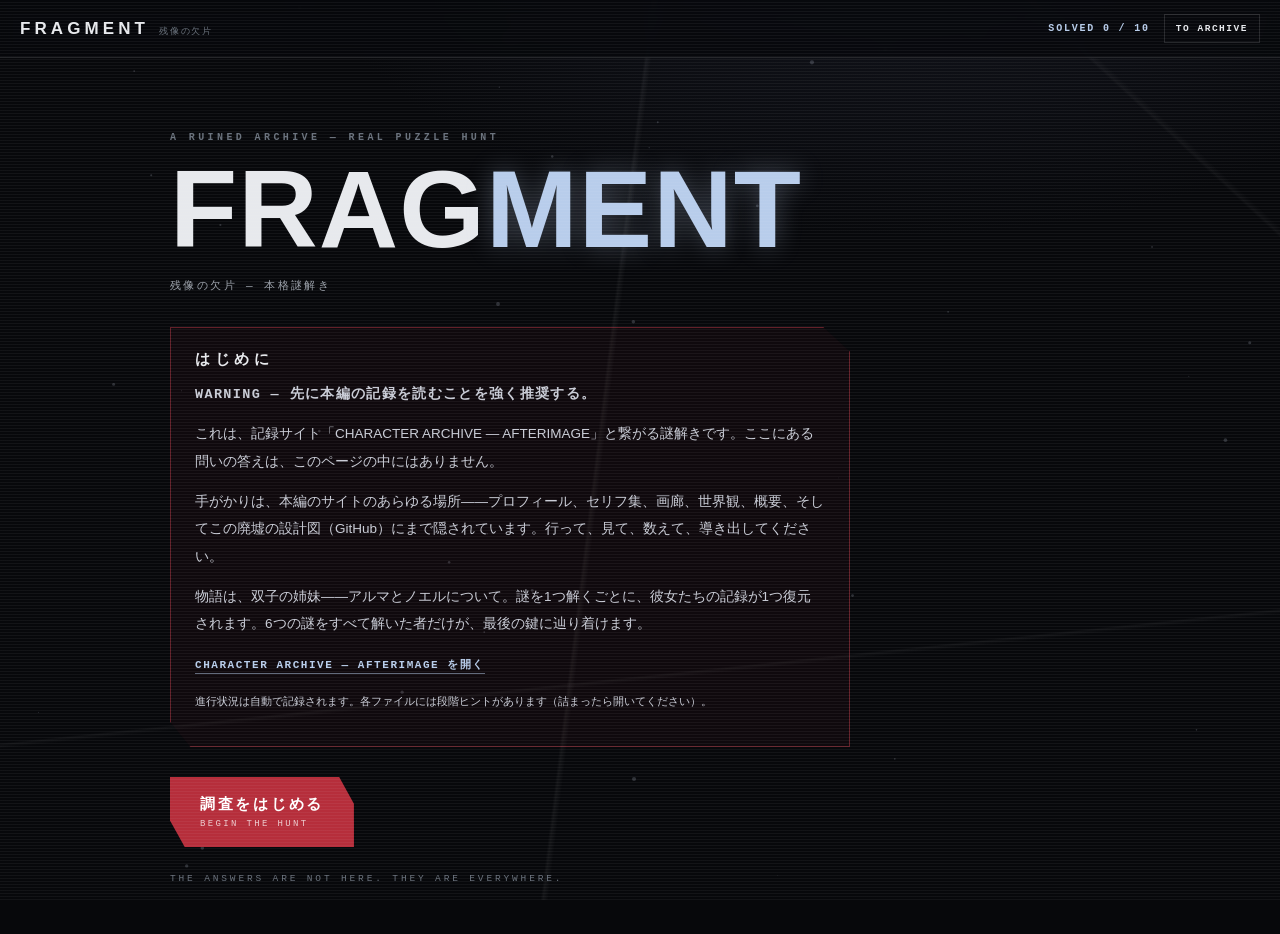
==== commit a4ef2388: "Add files via upload" ====
--- a/index.html
+++ b/index.html
@@ -5,7 +5,7 @@
 <meta name="viewport" content="width=device-width, initial-scale=1">
 <title>FRAGMENT — 残像の欠片</title>
 <meta name="description" content="CHARACTER ARCHIVE — AFTERIMAGE に繋がる、本格謎解き。手がかりは、あらゆる場所に隠されている。">
-<link rel="stylesheet" href="style.css?v=4">
+<link rel="stylesheet" href="style.css?v=5">
 </head>
 <body>
   <canvas id="dustCanvas" aria-hidden="true"></canvas>
@@ -63,10 +63,32 @@
         <button class="sealed-replay" id="replayEnding" type="button" hidden>REPLAY ENDING — エンディングをもう一度見る</button>
       </div>
 
+      <div class="section-heading case2-heading">
+        <div><p class="eyebrow"><span class="eyebrow-line"></span> CASE 2</p><h2>残された<em>記録</em></h2></div>
+        <p class="section-note">4 FILES + FINAL 2<br><span>仕掛けは、もっと乱暴に</span></p>
+      </div>
+      <p class="map-lead">ここからの手がかりは、ページの隅や、他人の文書や、大量の記録の中に紛れている。黒塗りは、押せば開く。たとえば——この文の中の黒塗り <span class="redact" data-redact>と</span> は、ある3文字の言葉の1文字目だ（黒塗りの記録 1/3）。</p>
+      <div class="file-list" id="fileList2"></div>
+
+      <div class="final-card" id="finalCard2">
+        <p class="file-tag">FINAL 2 — もう一つの鍵</p>
+        <h3 class="final-title">声の欠片が、言葉になる</h3>
+        <div class="piece-slots" id="pieceSlots2"></div>
+        <p class="final-desc">CASE 2 の4つの導出文字を、ファイルの順につなげた言葉が、もう一つの鍵です。</p>
+        <div class="gate-form" id="finalForm2">
+          <input id="finalInput2" type="text" placeholder="もう一つの鍵を入力" autocomplete="off" spellcheck="false">
+          <button id="finalButton2" type="button">開ける</button>
+        </div>
+        <p class="gate-msg" id="finalMsg2"></p>
+        <button class="sealed-replay" id="replayEnding2" type="button" hidden>REPLAY ENDING 2 — もう一つの結末を見る</button>
+      </div>
+
       <div class="map-actions">
         <button class="ghost-button" id="resetButton" type="button">調査記録をリセット</button>
         <a class="ghost-link" href="https://2525582.github.io/afterimage/" target="_blank" rel="noopener">本編の記録へ — AFTERIMAGE</a>
         <a class="ghost-link" href="https://github.com/2525582/fragment" target="_blank" rel="noopener">設計図 — GitHub</a>
+        <a class="ghost-link file-link" href="records.txt" download>log_all.txt</a>
+        <a class="ghost-link file-link" href="door.html">unlogged_door.html</a>
       </div>
       <footer class="screen-footer"><span>FRAGMENT</span><span>END OF FILES</span></footer>
     </section>
@@ -94,6 +116,27 @@
     </div>
   </div>
 
-  <script src="script.js?v=4"></script>
+  <!-- ===== ENDING 2 ===== -->
+  <div class="ending-overlay" id="endingOverlay2" hidden>
+    <div class="ending-inner">
+      <p class="ending-kicker">SECOND KEY ACCEPTED — もう一つの鍵</p>
+      <div class="ending-lines">
+        <p>「……聞こえた。あなたの声が、聞こえた。」</p>
+        <p>「ずっと言えなかった言葉、受け取ったよ。」</p>
+        <p>「私も、好きだよ。ずっと、ずっと。」</p>
+        <p>「今度は離さない。残像でも、欠片でも。」</p>
+        <p class="ending-note-line">——扉の向こうで、二つの影が重なった。</p>
+      </div>
+      <p class="ending-key">あえたね</p>
+      <p class="ending-fin">— FRAGMENT SECOND ENDING —</p>
+      <p class="ending-credit">FRAGMENT — 残像の欠片<br>CREATED BY ぱんだ</p>
+      <div class="ending-actions">
+        <a class="ending-link" href="https://2525582.github.io/afterimage/" target="_blank" rel="noopener">記録の続きは AFTERIMAGE で</a>
+        <button class="ending-close" id="endingClose2" type="button">CLOSE — 調査に戻る</button>
+      </div>
+    </div>
+  </div>
+
+  <script src="script.js?v=5"></script>
 </body>
 </html>
--- a/style.css
+++ b/style.css
@@ -161,3 +161,10 @@
 .piece-slot.is-got{border-color:rgba(184,205,235,.55);color:var(--pale);box-shadow:0 0 14px rgba(184,205,235,.12)}
 .final-desc{font-size:12.5px;line-height:1.95;color:#c9ccd6}
 .sealed-replay{margin-top:14px;background:transparent;border:1px solid rgba(184,205,235,.4);color:var(--pale);font:600 10px var(--mono);letter-spacing:.2em;padding:13px 20px;cursor:pointer}
+
+/* ===== case 2 (v3) ===== */
+.case2-heading{margin-top:56px}
+.redact{background:#000;color:transparent;border:1px solid rgba(255,255,255,.28);padding:0 12px;cursor:pointer;user-select:none;font-family:var(--mono)}
+.redact.open{background:rgba(184,205,235,.12);color:var(--pale);border-color:rgba(184,205,235,.5)}
+.file-link{opacity:.55;font-size:9px !important}
+.file-link:hover{opacity:1}
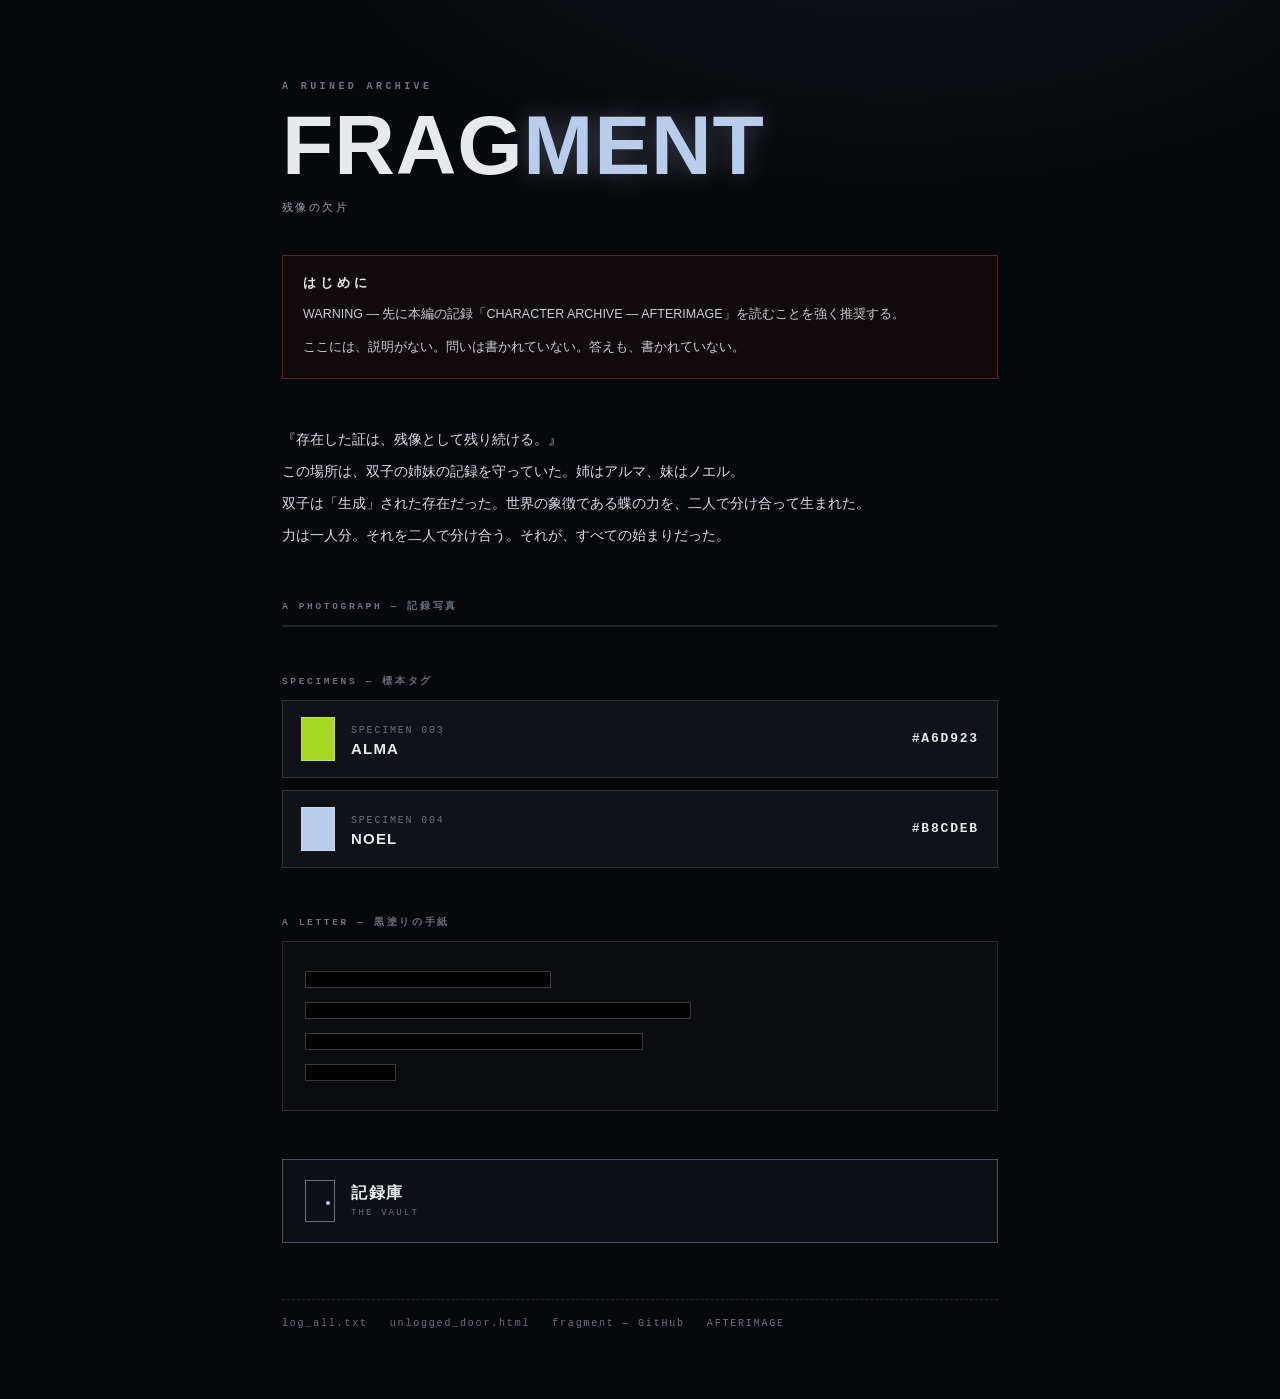
==== commit b99b15f5: "Add files via upload" ====
--- a/index.html
+++ b/index.html
@@ -4,139 +4,103 @@
 <meta charset="utf-8">
 <meta name="viewport" content="width=device-width, initial-scale=1">
 <title>FRAGMENT — 残像の欠片</title>
-<meta name="description" content="CHARACTER ARCHIVE — AFTERIMAGE に繋がる、本格謎解き。手がかりは、あらゆる場所に隠されている。">
-<link rel="stylesheet" href="style.css?v=5">
+<meta name="description" content="説明のない記録。答えは、書かれていない。">
+<style>
+  :root{--bg:#07080b;--panel:#101218;--line:rgba(255,255,255,.13);--paper:#e7e9ed;--muted:#9ba1aa;--dim:#69717c;--red:#b62e3b;--red-bright:#ff4d5e;--pale:#B8CDEB;--leaf:#A6D923;--mono:Consolas,"Liberation Mono",monospace;--display:"Helvetica Neue",Arial,"Hiragino Kaku Gothic ProN",sans-serif}
+  *{box-sizing:border-box}
+  body{margin:0;background:radial-gradient(1100px 600px at 70% -10%,#14161f 0%,var(--bg) 55%);color:var(--paper);font-family:"Hiragino Kaku Gothic ProN","Hiragino Sans","Noto Sans JP",sans-serif;min-height:100vh;overflow-x:hidden}
+  ::selection{background:var(--red);color:#fff}
+  main{max-width:760px;margin:0 auto;padding:9vh 22px 70px;position:relative;z-index:2}
+  .kicker{font:700 10px var(--mono);letter-spacing:.34em;color:var(--dim);margin:0 0 14px}
+  h1{font:900 clamp(46px,10vw,84px)/0.95 var(--display);letter-spacing:.01em;margin:0}
+  h1 em{font-style:normal;color:var(--pale);text-shadow:0 0 26px rgba(184,205,235,.3)}
+  .sub{font:11px var(--mono);letter-spacing:.22em;color:var(--muted);margin:14px 0 40px}
+  .warn{border:1px solid rgba(255,77,94,.35);background:rgba(182,46,59,.05);padding:18px 20px;margin-bottom:44px}
+  .warn h2{margin:0 0 10px;font:800 13px var(--display);letter-spacing:.3em}
+  .warn p{font-size:12.5px;line-height:2;color:#c9ccd6;margin:0 0 8px}
+  .warn p:last-child{margin-bottom:0}
+  .story{font-size:14px;line-height:2.3;color:#d5dae4;white-space:pre-line;margin:0 0 48px}
+  .hero-photo{width:100%;border:1px solid var(--line);filter:saturate(.8) brightness(.9);display:block;margin-bottom:48px}
+  .obj-label{font:700 9.5px var(--mono);letter-spacing:.28em;color:var(--dim);margin:0 0 12px}
+  .specimens{display:grid;gap:12px;margin-bottom:48px}
+  .specimen{display:flex;align-items:center;gap:16px;background:var(--panel);border:1px solid var(--line);padding:16px 18px}
+  .specimen .swatch{width:34px;height:44px;flex:none;border:1px solid rgba(255,255,255,.25)}
+  .specimen .meta{font:10px var(--mono);letter-spacing:.18em;color:var(--dim);line-height:1.9}
+  .specimen .meta b{display:block;font:800 15px var(--display);letter-spacing:.08em;color:var(--paper)}
+  .specimen .code{margin-left:auto;font:700 13px var(--mono);letter-spacing:.14em;color:var(--paper)}
+  .letter{border:1px solid var(--line);background:#0b0c10;padding:22px;margin-bottom:48px}
+  .letter p{font-size:13.5px;line-height:2.3;color:#c9ccd6;margin:0;white-space:pre-line}
+  .blackout{background:#000;color:transparent;border:1px solid rgba(255,255,255,.22);padding:0 10px;cursor:pointer;user-select:none}
+  .blackout.open{background:rgba(184,205,235,.1);color:var(--pale);border-color:rgba(184,205,235,.5)}
+  .door-link{display:flex;align-items:center;gap:16px;border:1px solid rgba(184,205,235,.35);background:rgba(184,205,235,.04);padding:20px 22px;color:var(--paper);text-decoration:none;margin-bottom:56px}
+  .door-link:hover{border-color:var(--pale)}
+  .door-link .door-mark{width:30px;height:42px;border:1px solid rgba(184,205,235,.5);position:relative;flex:none}
+  .door-link .door-mark::after{content:"";position:absolute;right:4px;top:50%;width:4px;height:4px;border-radius:50%;background:var(--pale)}
+  .door-link b{font:800 16px var(--display);letter-spacing:.1em}
+  .door-link span{display:block;font:9px var(--mono);letter-spacing:.24em;color:var(--dim);margin-top:4px}
+  footer{border-top:1px dashed rgba(255,255,255,.12);padding-top:18px;display:flex;gap:22px;flex-wrap:wrap}
+  footer a{font:10px var(--mono);letter-spacing:.18em;color:var(--dim);text-decoration:none}
+  footer a:hover{color:var(--paper)}
+</style>
 </head>
 <body>
-  <canvas id="dustCanvas" aria-hidden="true"></canvas>
-  <div class="noise" aria-hidden="true"></div>
-  <div class="cracks" aria-hidden="true"></div>
+<main>
+  <p class="kicker">A RUINED ARCHIVE</p>
+  <h1>FRAG<em>MENT</em></h1>
+  <p class="sub">残像の欠片</p>
 
-  <header class="topbar">
-    <a class="brand" href="#" id="brandHome">FRAGMENT<span>残像の欠片</span></a>
-    <div class="top-status">
-      <span class="frag-count" id="fragCount">SOLVED 0 / 6</span>
-      <a class="to-archive" href="https://2525582.github.io/afterimage/" target="_blank" rel="noopener">TO ARCHIVE</a>
+  <div class="warn">
+    <h2>はじめに</h2>
+    <p>WARNING — 先に本編の記録「CHARACTER ARCHIVE — AFTERIMAGE」を読むことを強く推奨する。</p>
+    <p>ここには、説明がない。問いは書かれていない。答えも、書かれていない。</p>
+  </div>
+
+  <p class="story">『存在した証は、残像として残り続ける。』
+この場所は、双子の姉妹の記録を守っていた。姉はアルマ、妹はノエル。
+双子は「生成」された存在だった。世界の象徴である蝶の力を、二人で分け合って生まれた。
+力は一人分。それを二人で分け合う。それが、すべての始まりだった。</p>
+
+  <p class="obj-label">A PHOTOGRAPH — 記録写真</p>
+  <img class="hero-photo" src="images/noel_tv1.jpg" alt="">
+
+  <p class="obj-label">SPECIMENS — 標本タグ</p>
+  <div class="specimens">
+    <div class="specimen">
+      <div class="swatch" style="background:#A6D923"></div>
+      <div class="meta">SPECIMEN 003<b>ALMA</b></div>
+      <div class="code">#A6D923</div>
     </div>
-  </header>
-
-  <main>
-    <!-- ===== INTRO ===== -->
-    <section class="screen is-active" id="introScreen">
-      <p class="intro-kicker">A RUINED ARCHIVE — REAL PUZZLE HUNT</p>
-      <h1 class="intro-title">FRAG<em>MENT</em></h1>
-      <p class="intro-sub">残像の欠片 — 本格謎解き</p>
-
-      <div class="notice">
-        <h2>はじめに</h2>
-        <p class="warn-line">WARNING — 先に本編の記録を読むことを強く推奨する。</p>
-        <p>これは、記録サイト「CHARACTER ARCHIVE — AFTERIMAGE」と繋がる謎解きです。ここにある問いの答えは、このページの中にはありません。</p>
-        <p>手がかりは、本編のサイトのあらゆる場所——プロフィール、セリフ集、画廊、世界観、概要、そしてこの廃墟の設計図（GitHub）にまで隠されています。行って、見て、数えて、導き出してください。</p>
-        <p>物語は、双子の姉妹——アルマとノエルについて。謎を1つ解くごとに、彼女たちの記録が1つ復元されます。6つの謎をすべて解いた者だけが、最後の鍵に辿り着けます。</p>
-        <p><a class="archive-link" href="https://2525582.github.io/afterimage/" target="_blank" rel="noopener">CHARACTER ARCHIVE — AFTERIMAGE を開く</a></p>
-        <p class="notice-small">進行状況は自動で記録されます。各ファイルには段階ヒントがあります（詰まったら開いてください）。</p>
-      </div>
-
-      <button class="enter-button" id="enterButton" type="button">調査をはじめる<span>BEGIN THE HUNT</span></button>
-      <p class="intro-foot">THE ANSWERS ARE NOT HERE. THEY ARE EVERYWHERE.</p>
-    </section>
-
-    <!-- ===== BOARD ===== -->
-    <section class="screen" id="boardScreen" aria-hidden="true">
-      <div class="section-heading">
-        <div><p class="eyebrow"><span class="eyebrow-line"></span> CASE FILES</p><h2>調査<em>ファイル</em></h2></div>
-        <p class="section-note">6 FILES + FINAL<br><span>謎は本編の中に</span></p>
-      </div>
-      <p class="map-lead">各ファイルの問いに答えると、導出文字が1つ手に入り、物語が1つ復元されます。答えはすべて、本編「AFTERIMAGE」とその周辺から導き出せます。</p>
-      <div class="file-list" id="fileList"></div>
-
-      <div class="final-card" id="finalCard">
-        <p class="file-tag">FINAL — 最後の鍵</p>
-        <h3 class="final-title">集めた文字が、言葉になる</h3>
-        <div class="piece-slots" id="pieceSlots"></div>
-        <p class="final-desc">6つの導出文字を、ファイルの順につなげた言葉が最後の鍵です。</p>
-        <div class="gate-form" id="finalForm">
-          <input id="finalInput" type="text" placeholder="最後の鍵を入力" autocomplete="off" spellcheck="false">
-          <button id="finalButton" type="button">開ける</button>
-        </div>
-        <p class="gate-msg" id="finalMsg"></p>
-        <button class="sealed-replay" id="replayEnding" type="button" hidden>REPLAY ENDING — エンディングをもう一度見る</button>
-      </div>
-
-      <div class="section-heading case2-heading">
-        <div><p class="eyebrow"><span class="eyebrow-line"></span> CASE 2</p><h2>残された<em>記録</em></h2></div>
-        <p class="section-note">4 FILES + FINAL 2<br><span>仕掛けは、もっと乱暴に</span></p>
-      </div>
-      <p class="map-lead">ここからの手がかりは、ページの隅や、他人の文書や、大量の記録の中に紛れている。黒塗りは、押せば開く。たとえば——この文の中の黒塗り <span class="redact" data-redact>と</span> は、ある3文字の言葉の1文字目だ（黒塗りの記録 1/3）。</p>
-      <div class="file-list" id="fileList2"></div>
-
-      <div class="final-card" id="finalCard2">
-        <p class="file-tag">FINAL 2 — もう一つの鍵</p>
-        <h3 class="final-title">声の欠片が、言葉になる</h3>
-        <div class="piece-slots" id="pieceSlots2"></div>
-        <p class="final-desc">CASE 2 の4つの導出文字を、ファイルの順につなげた言葉が、もう一つの鍵です。</p>
-        <div class="gate-form" id="finalForm2">
-          <input id="finalInput2" type="text" placeholder="もう一つの鍵を入力" autocomplete="off" spellcheck="false">
-          <button id="finalButton2" type="button">開ける</button>
-        </div>
-        <p class="gate-msg" id="finalMsg2"></p>
-        <button class="sealed-replay" id="replayEnding2" type="button" hidden>REPLAY ENDING 2 — もう一つの結末を見る</button>
-      </div>
-
-      <div class="map-actions">
-        <button class="ghost-button" id="resetButton" type="button">調査記録をリセット</button>
-        <a class="ghost-link" href="https://2525582.github.io/afterimage/" target="_blank" rel="noopener">本編の記録へ — AFTERIMAGE</a>
-        <a class="ghost-link" href="https://github.com/2525582/fragment" target="_blank" rel="noopener">設計図 — GitHub</a>
-        <a class="ghost-link file-link" href="records.txt" download>log_all.txt</a>
-        <a class="ghost-link file-link" href="door.html">unlogged_door.html</a>
-      </div>
-      <footer class="screen-footer"><span>FRAGMENT</span><span>END OF FILES</span></footer>
-    </section>
-  </main>
-
-  <!-- ===== ENDING ===== -->
-  <div class="ending-overlay" id="endingOverlay" hidden>
-    <div class="ending-inner">
-      <p class="ending-kicker">FINAL KEY ACCEPTED — 最後の鍵</p>
-      <div class="ending-lines">
-        <p>「ずっと、探していた。」</p>
-        <p>「あなたは、ここにいたのね。」</p>
-        <p>「……アルマ？」</p>
-        <p>「今度こそ、伝えるよ。」</p>
-        <p>「好き。ずっと、好きだった。」</p>
-        <p class="ending-note-line">——残像は、少しだけ微笑んだ気がした。</p>
-      </div>
-      <p class="ending-key">SHE IS STILL HERE.</p>
-      <p class="ending-fin">— FRAGMENT COMPLETE —</p>
-      <p class="ending-credit">FRAGMENT — 残像の欠片<br>CREATED BY ぱんだ</p>
-      <div class="ending-actions">
-        <a class="ending-link" href="https://2525582.github.io/afterimage/" target="_blank" rel="noopener">記録の続きは AFTERIMAGE で</a>
-        <button class="ending-close" id="endingClose" type="button">CLOSE — 調査に戻る</button>
-      </div>
+    <div class="specimen">
+      <div class="swatch" style="background:#B8CDEB"></div>
+      <div class="meta">SPECIMEN 004<b>NOEL</b></div>
+      <div class="code">#B8CDEB</div>
     </div>
   </div>
 
-  <!-- ===== ENDING 2 ===== -->
-  <div class="ending-overlay" id="endingOverlay2" hidden>
-    <div class="ending-inner">
-      <p class="ending-kicker">SECOND KEY ACCEPTED — もう一つの鍵</p>
-      <div class="ending-lines">
-        <p>「……聞こえた。あなたの声が、聞こえた。」</p>
-        <p>「ずっと言えなかった言葉、受け取ったよ。」</p>
-        <p>「私も、好きだよ。ずっと、ずっと。」</p>
-        <p>「今度は離さない。残像でも、欠片でも。」</p>
-        <p class="ending-note-line">——扉の向こうで、二つの影が重なった。</p>
-      </div>
-      <p class="ending-key">あえたね</p>
-      <p class="ending-fin">— FRAGMENT SECOND ENDING —</p>
-      <p class="ending-credit">FRAGMENT — 残像の欠片<br>CREATED BY ぱんだ</p>
-      <div class="ending-actions">
-        <a class="ending-link" href="https://2525582.github.io/afterimage/" target="_blank" rel="noopener">記録の続きは AFTERIMAGE で</a>
-        <button class="ending-close" id="endingClose2" type="button">CLOSE — 調査に戻る</button>
-      </div>
-    </div>
+  <p class="obj-label">A LETTER — 黒塗りの手紙</p>
+  <div class="letter">
+    <p><span class="blackout">ずっと、言えなかったことがある。</span>
+<span class="blackout">あなたの蝶が透明になっていくのを、私は隣で見ていた。</span>
+<span class="blackout">ごめんね、と、すき、のあいだで、3年が過ぎた。</span>
+<span class="blackout">——アルマ</span></p>
   </div>
 
-  <script src="script.js?v=5"></script>
+  <a class="door-link" href="vault.html">
+    <div class="door-mark" aria-hidden="true"></div>
+    <div><b>記録庫</b><span>THE VAULT</span></div>
+  </a>
+
+  <footer>
+    <a href="records.txt" download>log_all.txt</a>
+    <a href="door.html">unlogged_door.html</a>
+    <a href="https://github.com/2525582/fragment" target="_blank" rel="noopener">fragment — GitHub</a>
+    <a href="https://2525582.github.io/afterimage/" target="_blank" rel="noopener">AFTERIMAGE</a>
+  </footer>
+</main>
+<script>
+  document.querySelectorAll(".blackout").forEach(function (el) {
+    el.addEventListener("click", function () { el.classList.add("open"); });
+  });
+</script>
 </body>
 </html>
